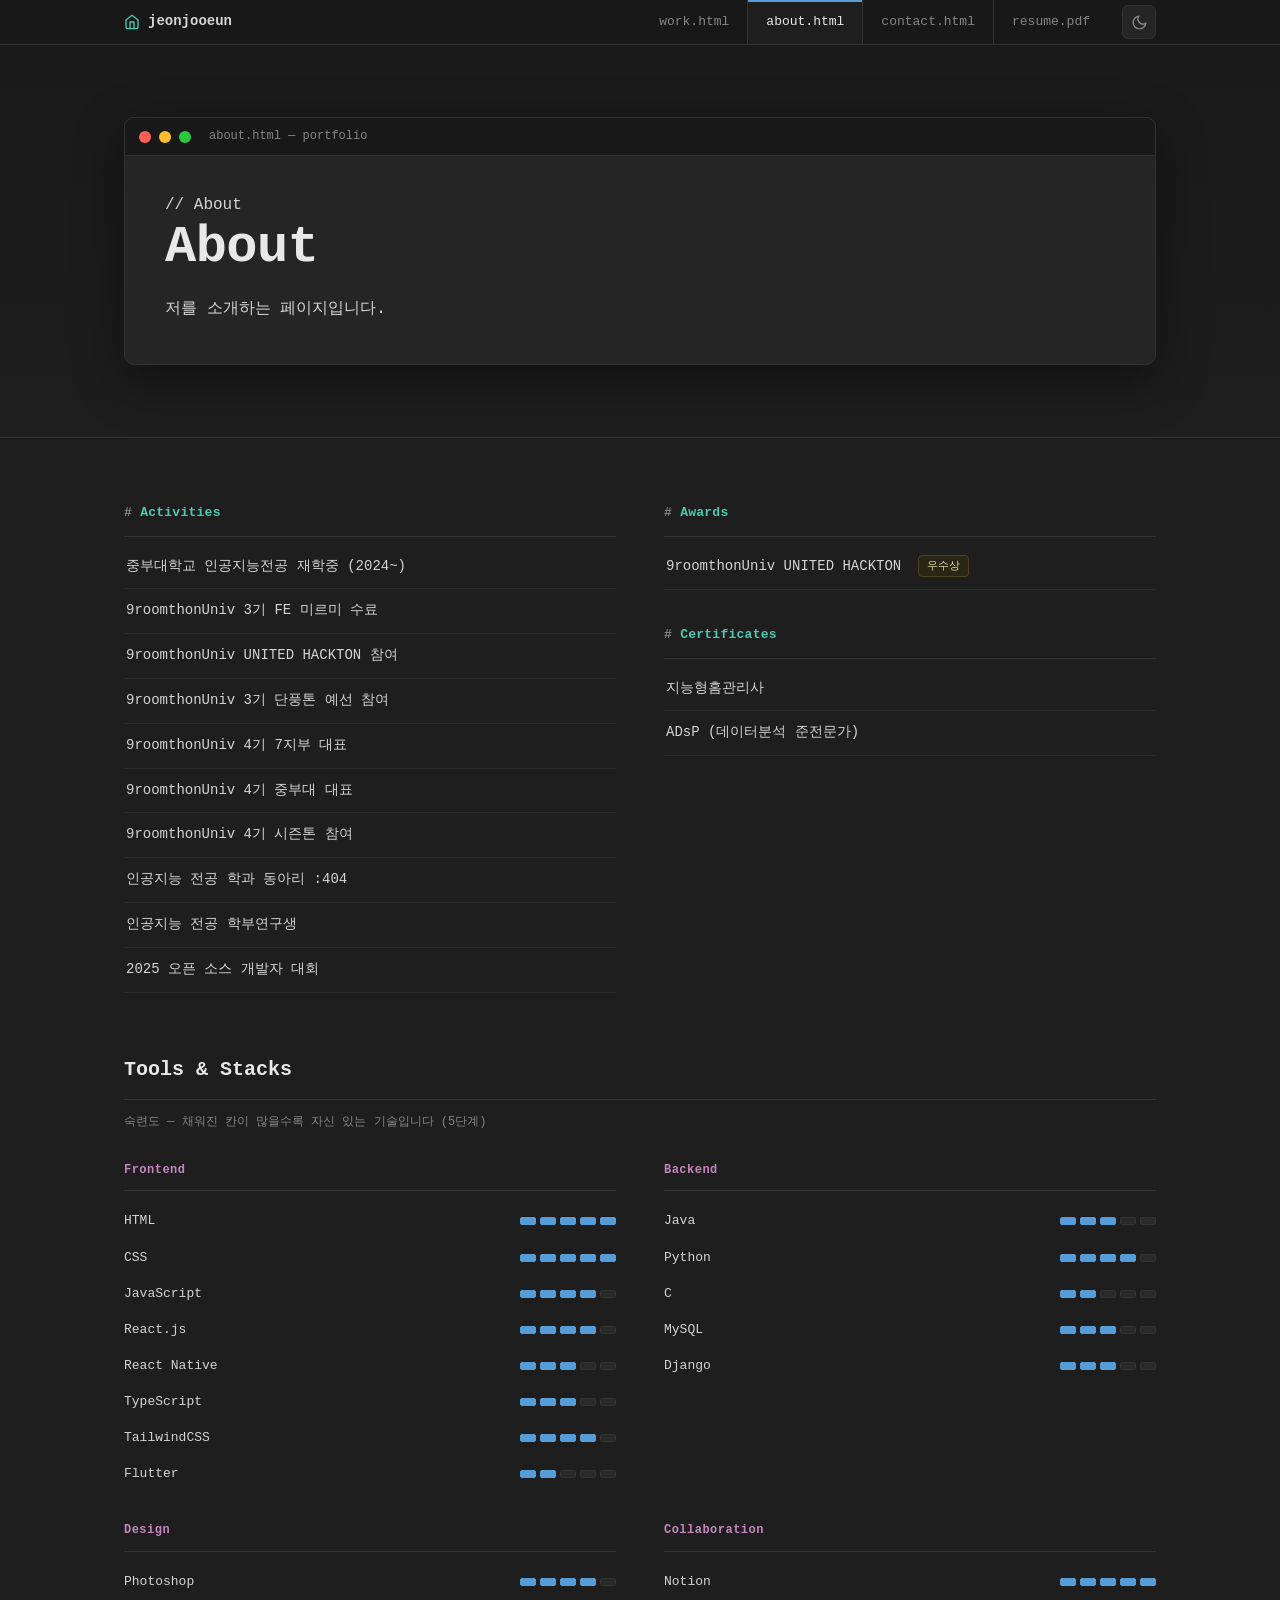
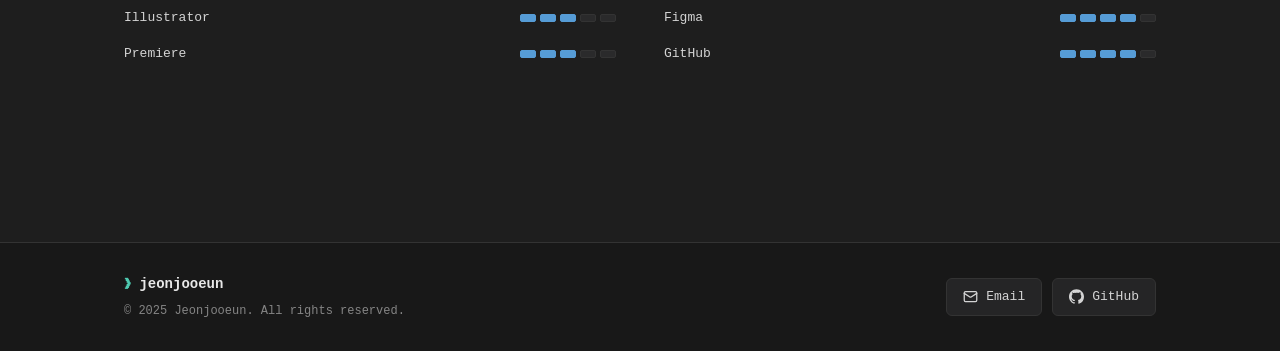
==== about.html @ bb9c59ad "portfolio 초기 배포" ====
<!DOCTYPE html>
<html lang="ko">

<head>
    <meta charset="UTF-8">
    <meta name="viewport" content="width=device-width, initial-scale=1.0">
    <title>about — jeonjooeun</title>
    <link rel="stylesheet" href="task1.css">
    <script>
        (function () {
            try {
                if (localStorage.getItem('theme') === 'light') {
                    document.documentElement.classList.add('light');
                }
            } catch (e) {}
            document.addEventListener('DOMContentLoaded', function () {
                var btn = document.querySelector('.theme-toggle');
                if (!btn) return;
                btn.addEventListener('click', function () {
                    var isLight = document.documentElement.classList.toggle('light');
                    try { localStorage.setItem('theme', isLight ? 'light' : 'dark'); } catch (e) {}
                });
            });
        })();
    </script>
</head>

<body>

    <!-- 공통 헤더 -->
    <header>
        <div class="container">
            <nav class="header-flex">
                <div class="brand">
                    <a class="logo" href="index.html"><svg class="logo-home" xmlns="http://www.w3.org/2000/svg" viewBox="0 0 24 24" fill="none" stroke="currentColor" stroke-width="2" stroke-linecap="round" stroke-linejoin="round"><path d="m3 9 9-7 9 7v11a2 2 0 0 1-2 2H5a2 2 0 0 1-2-2z"/><polyline points="9 22 9 12 15 12 15 22"/></svg>jeonjooeun</a>
                </div>
                <div class="header-right">
                    <ul class="nav-list">
                        <li><a href="work.html">work.html</a></li>
                        <li><a href="about.html" class="active">about.html</a></li>
                        <li><a href="contact.html">contact.html</a></li>
                        <li><a href="resume.html">resume.pdf</a></li>
                    </ul>
                    <button class="theme-toggle" type="button" aria-label="테마 전환" title="Toggle theme">
                        <svg class="icon-moon" xmlns="http://www.w3.org/2000/svg" viewBox="0 0 24 24" fill="none" stroke="currentColor" stroke-width="2" stroke-linecap="round" stroke-linejoin="round"><path d="M21 12.79A9 9 0 1 1 11.21 3 7 7 0 0 0 21 12.79z"/></svg>
                        <svg class="icon-sun" xmlns="http://www.w3.org/2000/svg" viewBox="0 0 24 24" fill="none" stroke="currentColor" stroke-width="2" stroke-linecap="round" stroke-linejoin="round"><circle cx="12" cy="12" r="4"/><path d="M12 2v2M12 20v2M4.93 4.93l1.41 1.41M17.66 17.66l1.41 1.41M2 12h2M20 12h2M6.34 17.66l-1.41 1.41M19.07 4.93l-1.41 1.41"/></svg>
                    </button>
                </div>
            </nav>
        </div>
    </header>

    <section class="hero-section">
        <div class="container">
            <div class="code-window">
                <div class="window-bar">
                    <i></i><i></i><i></i>
                    <span class="window-title">about.html — portfolio</span>
                </div>
                <div class="code-body">
                    <p class="eyebrow">// About</p>
                    <h1>About</h1>
                    <p>저를 소개하는 페이지입니다.</p>
                </div>
            </div>
        </div>
    </section>

    <section class="about-section">
        <div class="container">

            <!-- 활동 & 수상 (2단) -->
            <div class="about-grid">
                <div>
                    <h3 class="about-subhead">Activities</h3>
                    <ul class="info-list">
                        <li>중부대학교 인공지능전공 재학중 (2024~)</li>
                        <li>9roomthonUniv 3기 FE 미르미 수료</li>
                        <li>9roomthonUniv UNITED HACKTON 참여</li>
                        <li>9roomthonUniv 3기 단풍톤 예선 참여</li>
                        <li>9roomthonUniv 4기 7지부 대표</li>
                        <li>9roomthonUniv 4기 중부대 대표</li>
                        <li>9roomthonUniv 4기 시즌톤 참여</li>
                        <li>인공지능 전공 학과 동아리 :404</li>
                        <li>인공지능 전공 학부연구생</li>
                        <li>2025 오픈 소스 개발자 대회</li>
                    </ul>
                </div>
                <div>
                    <h3 class="about-subhead">Awards</h3>
                    <ul class="info-list">
                        <li>9roomthonUniv UNITED HACKTON <span class="badge badge-award">우수상</span></li>
                    </ul>

                    <h3 class="about-subhead">Certificates</h3>
                    <ul class="info-list">
                        <li>지능형홈관리사</li>
                        <li>ADsP (데이터분석 준전문가)</li>
                    </ul>
                </div>
            </div>

            <!-- 사용 기술 -->
            <h2 class="stacks-title">Tools &amp; Stacks</h2>
            <!-- 게이지: data-level 값(1~5)을 실제 숙련도에 맞게 조정하세요 -->
            <p class="stacks-note">숙련도 — 채워진 칸이 많을수록 자신 있는 기술입니다 (5단계)</p>
            <div class="stacks-grid">
                <div class="stack-box">
                    <h4>Frontend</h4>
                    <ul>
                        <li class="stack-item">
                            <span class="stack-name">HTML</span>
                            <span class="gauge" data-level="5" role="img" aria-label="숙련도 5/5"><i></i><i></i><i></i><i></i><i></i></span>
                        </li>
                        <li class="stack-item">
                            <span class="stack-name">CSS</span>
                            <span class="gauge" data-level="5" role="img" aria-label="숙련도 5/5"><i></i><i></i><i></i><i></i><i></i></span>
                        </li>
                        <li class="stack-item">
                            <span class="stack-name">JavaScript</span>
                            <span class="gauge" data-level="4" role="img" aria-label="숙련도 4/5"><i></i><i></i><i></i><i></i><i></i></span>
                        </li>
                        <li class="stack-item">
                            <span class="stack-name">React.js</span>
                            <span class="gauge" data-level="4" role="img" aria-label="숙련도 4/5"><i></i><i></i><i></i><i></i><i></i></span>
                        </li>
                        <li class="stack-item">
                            <span class="stack-name">React Native</span>
                            <span class="gauge" data-level="3" role="img" aria-label="숙련도 3/5"><i></i><i></i><i></i><i></i><i></i></span>
                        </li>
                        <li class="stack-item">
                            <span class="stack-name">TypeScript</span>
                            <span class="gauge" data-level="3" role="img" aria-label="숙련도 3/5"><i></i><i></i><i></i><i></i><i></i></span>
                        </li>
                        <li class="stack-item">
                            <span class="stack-name">TailwindCSS</span>
                            <span class="gauge" data-level="4" role="img" aria-label="숙련도 4/5"><i></i><i></i><i></i><i></i><i></i></span>
                        </li>
                        <li class="stack-item">
                            <span class="stack-name">Flutter</span>
                            <span class="gauge" data-level="2" role="img" aria-label="숙련도 2/5"><i></i><i></i><i></i><i></i><i></i></span>
                        </li>
                    </ul>
                </div>
                <div class="stack-box">
                    <h4>Backend</h4>
                    <ul>
                        <li class="stack-item">
                            <span class="stack-name">Java</span>
                            <span class="gauge" data-level="3" role="img" aria-label="숙련도 3/5"><i></i><i></i><i></i><i></i><i></i></span>
                        </li>
                        <li class="stack-item">
                            <span class="stack-name">Python</span>
                            <span class="gauge" data-level="4" role="img" aria-label="숙련도 4/5"><i></i><i></i><i></i><i></i><i></i></span>
                        </li>
                        <li class="stack-item">
                            <span class="stack-name">C</span>
                            <span class="gauge" data-level="2" role="img" aria-label="숙련도 2/5"><i></i><i></i><i></i><i></i><i></i></span>
                        </li>
                        <li class="stack-item">
                            <span class="stack-name">MySQL</span>
                            <span class="gauge" data-level="3" role="img" aria-label="숙련도 3/5"><i></i><i></i><i></i><i></i><i></i></span>
                        </li>
                        <li class="stack-item">
                            <span class="stack-name">Django</span>
                            <span class="gauge" data-level="3" role="img" aria-label="숙련도 3/5"><i></i><i></i><i></i><i></i><i></i></span>
                        </li>
                    </ul>
                </div>
                <div class="stack-box">
                    <h4>Design</h4>
                    <ul>
                        <li class="stack-item">
                            <span class="stack-name">Photoshop</span>
                            <span class="gauge" data-level="4" role="img" aria-label="숙련도 4/5"><i></i><i></i><i></i><i></i><i></i></span>
                        </li>
                        <li class="stack-item">
                            <span class="stack-name">Illustrator</span>
                            <span class="gauge" data-level="3" role="img" aria-label="숙련도 3/5"><i></i><i></i><i></i><i></i><i></i></span>
                        </li>
                        <li class="stack-item">
                            <span class="stack-name">Premiere</span>
                            <span class="gauge" data-level="3" role="img" aria-label="숙련도 3/5"><i></i><i></i><i></i><i></i><i></i></span>
                        </li>
                    </ul>
                </div>
                <div class="stack-box">
                    <h4>Collaboration</h4>
                    <ul>
                        <li class="stack-item">
                            <span class="stack-name">Notion</span>
                            <span class="gauge" data-level="5" role="img" aria-label="숙련도 5/5"><i></i><i></i><i></i><i></i><i></i></span>
                        </li>
                        <li class="stack-item">
                            <span class="stack-name">Figma</span>
                            <span class="gauge" data-level="4" role="img" aria-label="숙련도 4/5"><i></i><i></i><i></i><i></i><i></i></span>
                        </li>
                        <li class="stack-item">
                            <span class="stack-name">GitHub</span>
                            <span class="gauge" data-level="4" role="img" aria-label="숙련도 4/5"><i></i><i></i><i></i><i></i><i></i></span>
                        </li>
                    </ul>
                </div>
            </div>

        </div>
    </section>

    <!-- Footer -->
    <footer class="site-footer">
        <div class="container footer-flex">
            <div class="footer-left">
                <p class="footer-name">jeonjooeun</p>
                <p class="footer-copy">© 2025 Jeonjooeun. All rights reserved.</p>
            </div>
            <div class="footer-right">
                <a href="mailto:jitchive24@gmail.com"><svg xmlns="http://www.w3.org/2000/svg" viewBox="0 0 24 24" fill="none" stroke="currentColor" stroke-width="2" stroke-linecap="round" stroke-linejoin="round"><rect x="2" y="4" width="20" height="16" rx="2"/><path d="m22 7-8.97 5.7a1.94 1.94 0 0 1-2.06 0L2 7"/></svg>Email</a>
                <a href="https://github.com/JEONJOOEUN04" target="_blank" rel="noopener"><svg xmlns="http://www.w3.org/2000/svg" viewBox="0 0 24 24" fill="currentColor"><path d="M12 .5C5.37.5 0 5.78 0 12.29c0 5.2 3.44 9.61 8.21 11.16.6.11.82-.25.82-.56 0-.28-.01-1.02-.02-2-3.34.71-4.04-1.58-4.04-1.58-.55-1.36-1.34-1.72-1.34-1.72-1.09-.73.08-.72.08-.72 1.2.08 1.84 1.21 1.84 1.21 1.07 1.79 2.81 1.27 3.5.97.11-.76.42-1.27.76-1.56-2.67-.3-5.47-1.31-5.47-5.83 0-1.29.47-2.34 1.24-3.17-.12-.3-.54-1.52.12-3.16 0 0 1.01-.32 3.3 1.21a11.6 11.6 0 0 1 3-.4c1.02 0 2.05.13 3 .4 2.29-1.53 3.3-1.21 3.3-1.21.66 1.64.24 2.86.12 3.16.77.83 1.24 1.88 1.24 3.17 0 4.53-2.81 5.53-5.49 5.82.43.37.81 1.1.81 2.22 0 1.6-.01 2.9-.01 3.29 0 .31.21.68.83.56A12.02 12.02 0 0 0 24 12.29C24 5.78 18.63.5 12 .5z"/></svg>GitHub</a>
            </div>
        </div>
    </footer>

</body>

</html>
---- task1.css ----
/* =========================
   폰트 등록
========================= */
@font-face {
    font-family: "Agrandir GrandHeavy";
    src: url("asset/fonts/Agrandir-GrandHeavy.otf") format("opentype");
    font-weight: normal;
    font-style: normal;
}

/* =========================
   디자인 토큰 — VSCode Dark
========================= */
:root {
    --bg: #1e1e1e;          /* editor */
    --bg-bar: #181818;      /* title / tab bar */
    --bg-panel: #252526;    /* cards / panels */
    --bg-soft: #2a2a2b;
    --border: #333333;
    --border-soft: #2b2b2b;

    --fg: #d4d4d4;          /* default text */
    --fg-bright: #e8e8e8;
    --muted: #858585;       /* line numbers / comments-gray */

    --comment: #6a9955;     /* green */
    --keyword: #569cd6;     /* blue */
    --string: #ce9178;      /* orange */
    --func: #dcdcaa;        /* yellow */
    --type: #4ec9b0;        /* teal */
    --purple: #c586c0;
    --accent: #569cd6;

    --mono: "SF Mono", SFMono-Regular, ui-monospace, Menlo, Consolas,
        "Liberation Mono", "Courier New", monospace;

    --radius: 6px;
    --maxw: 1080px;
}

/* =========================
   기본 설정
========================= */
*,
*::before,
*::after {
    box-sizing: border-box;
}

body {
    margin: 0;
    font-family: var(--mono);
    font-size: 15px;
    line-height: 1.7;
    color: var(--fg);
    background-color: var(--bg);
    -webkit-font-smoothing: antialiased;
}

a {
    color: inherit;
}

::selection {
    background: rgba(86, 156, 214, 0.35);
}

/* 커스텀 스크롤바 (VSCode 느낌) */
::-webkit-scrollbar {
    width: 12px;
    height: 12px;
}
::-webkit-scrollbar-track {
    background: var(--bg);
}
::-webkit-scrollbar-thumb {
    background: #424242;
    border: 3px solid var(--bg);
    border-radius: 8px;
}
::-webkit-scrollbar-thumb:hover {
    background: #555;
}

/* =========================
   공통 컨테이너
========================= */
.container {
    max-width: var(--maxw);
    margin: 0 auto;
    padding: 0 24px;
}

/* 주석 라벨 (// kicker) */
.eyebrow {
    font-size: 13px;
    color: var(--comment);
    margin: 0 0 14px;
}

/* =========================
   Header — 에디터 탭바
========================= */
header {
    position: sticky;
    top: 0;
    z-index: 100;
    background-color: var(--bg-bar);
    border-bottom: 1px solid var(--border);
}

.header-flex {
    display: flex;
    justify-content: space-between;
    align-items: stretch;
    height: 44px;
}

/* 좌측: 로고 (터미널 프롬프트) */
.brand {
    display: flex;
    align-items: center;
}

.logo {
    display: inline-flex;
    align-items: center;
    gap: 8px;
    font-size: 14px;
    font-weight: 600;
    text-decoration: none;
    color: var(--fg);
}
.logo-home {
    width: 16px;
    height: 16px;
    color: var(--type);
    transition: transform 0.15s ease;
}
.logo:hover .logo-home {
    transform: translateY(-1px);
}

/* 우측: 파일 탭 */
.nav-list {
    display: flex;
    list-style: none;
    gap: 0;
    margin: 0;
    padding: 0;
}

.nav-list li a {
    display: flex;
    align-items: center;
    height: 100%;
    padding: 0 18px;
    font-size: 13px;
    text-decoration: none;
    color: var(--muted);
    border-left: 1px solid var(--border);
    transition: color 0.15s ease, background 0.15s ease;
}

.nav-list li:first-child a {
    border-left: none;
}

.nav-list li a:hover {
    color: var(--fg);
    background: var(--bg);
}

.nav-list li a.active {
    color: var(--fg-bright);
    background: var(--bg);
    box-shadow: inset 0 2px 0 var(--accent);
}

/* =========================
   코드 윈도우 (Hero)
========================= */
.hero-section {
    padding: 72px 0;
    border-bottom: 1px solid var(--border);
    background: linear-gradient(180deg, #1a1a1a 0%, var(--bg) 100%);
}

.code-window {
    border: 1px solid var(--border);
    border-radius: 10px;
    overflow: hidden;
    background: var(--bg-panel);
    box-shadow: 0 16px 50px rgba(0, 0, 0, 0.45);
}

.window-bar {
    display: flex;
    align-items: center;
    gap: 8px;
    height: 38px;
    padding: 0 14px;
    background: var(--bg-bar);
    border-bottom: 1px solid var(--border);
}
.window-bar i {
    width: 12px;
    height: 12px;
    border-radius: 50%;
    display: inline-block;
}
.window-bar i:nth-child(1) { background: #ff5f56; }
.window-bar i:nth-child(2) { background: #ffbd2e; }
.window-bar i:nth-child(3) { background: #27c93f; }
.window-title {
    margin-left: 10px;
    font-size: 12px;
    color: var(--muted);
}

.code-body {
    padding: 36px 40px 40px;
}

.hero-section h1 {
    font-size: clamp(34px, 5.5vw, 52px);
    line-height: 1.1;
    letter-spacing: -0.01em;
    color: var(--fg-bright);
    margin: 0 0 20px;
    font-weight: 700;
}
.hero-section h1 .tok-key { color: var(--keyword); }
.hero-section h1 .tok-fn { color: var(--func); }

.hero-section p {
    font-size: 16px;
    color: var(--fg);
    max-width: 640px;
    margin: 0;
}

/* 터미널 프롬프트 라인 */
.terminal-line {
    margin-top: 26px;
    font-size: 15px;
    color: var(--fg);
}
.terminal-line .prompt {
    color: var(--type);
    margin-right: 10px;
}
.terminal-line .cursor {
    display: inline-block;
    width: 9px;
    height: 18px;
    background: var(--fg);
    margin-left: 4px;
    vertical-align: -3px;
    animation: blink 1.1s steps(1) infinite;
}
@keyframes blink {
    50% { opacity: 0; }
}

/* =========================
   Projects Section
========================= */
.projects-section {
    padding: 72px 0;
}

.projects-section h2 {
    font-size: 22px;
    color: var(--fg-bright);
    margin: 0 0 6px;
}

/* =========================
   Year Toggle Buttons
========================= */
.year-tabs {
    display: flex;
    gap: 8px;
    margin-top: 24px;
}

.year-btn {
    font-family: var(--mono);
    padding: 6px 16px;
    font-size: 13px;
    border: 1px solid var(--border);
    border-radius: var(--radius);
    background-color: var(--bg-panel);
    color: var(--muted);
    cursor: pointer;
    transition: all 0.15s ease;
}

.year-btn:hover {
    color: var(--fg);
    border-color: #4a4a4a;
}

.year-btn.active {
    background-color: var(--bg-soft);
    color: var(--accent);
    border-color: var(--accent);
}

/* =========================
   상태 뱃지
========================= */
.status-badge {
    display: inline-flex;
    align-items: center;
    gap: 5px;
    font-family: var(--mono);
    font-size: 11px;
    padding: 2px 9px;
    border-radius: 999px;
    border: 1px solid var(--border);
    color: var(--muted);
    background: var(--bg);
    white-space: nowrap;
}
.status-badge::before {
    content: "";
    width: 6px;
    height: 6px;
    border-radius: 50%;
    background: currentColor;
}
.status-ongoing {
    color: var(--func);
    border-color: #4a431f;
    background: #2a2616;
}
.status-done {
    color: var(--comment);
    border-color: #2e4226;
    background: #1c2618;
}

/* =========================
   View all Work 버튼
========================= */
.more-link {
    margin-top: 44px;
    text-align: center;
}

.view-all-btn {
    font-family: var(--mono);
    display: inline-block;
    padding: 11px 22px;
    border-radius: var(--radius);
    background-color: transparent;
    border: 1px solid var(--accent);
    color: var(--accent);
    text-decoration: none;
    font-size: 14px;
    transition: all 0.15s ease;
}
.view-all-btn:hover {
    background-color: var(--accent);
    color: #fff;
}

/* =========================
   Card Grid
========================= */
.card-grid {
    display: grid;
    grid-template-columns: repeat(2, 1fr);
    gap: 20px;
    margin-top: 36px;
}

/* =========================
   Card Item
========================= */
.card-item {
    border: 1px solid var(--border);
    border-radius: var(--radius);
    overflow: hidden;
    transition: border-color 0.2s ease, transform 0.2s ease;
    background-color: var(--bg-panel);
    cursor: pointer;
}

.card-item:hover {
    transform: translateY(-3px);
    border-color: var(--accent);
}

.card-cover {
    aspect-ratio: 16 / 9;
    width: 100%;
    background-color: var(--bg-soft);
}

.card-cover img {
    width: 100%;
    height: 100%;
    object-fit: cover;
    display: block;
}

.card-footer {
    padding: 16px 18px;
    border-top: 1px solid var(--border);
}

.card-title-row {
    display: flex;
    align-items: center;
    gap: 10px;
}

.card-title-row h3 {
    margin: 0;
    font-size: 15px;
    font-weight: 600;
    color: var(--fg-bright);
    letter-spacing: -0.01em;
    display: flex;
    align-items: center;
    gap: 8px;
}
.card-title-row h3::before {
    content: "›";
    color: var(--type);
}
.card-title-row .status-badge {
    margin-left: auto;
}

/* 한 줄 소개 (최대 2줄까지만) */
.card-desc {
    margin: 10px 0 0;
    font-size: 13px;
    line-height: 1.55;
    color: var(--muted);
    display: -webkit-box;
    -webkit-line-clamp: 2;
    -webkit-box-orient: vertical;
    overflow: hidden;
}

/* 담당 역할 (코드 속성처럼: role  값) */
.card-meta {
    margin: 12px 0 0;
    font-family: var(--mono);
    font-size: 12px;
    color: var(--fg);
    display: flex;
    gap: 8px;
}
.card-meta .meta-key {
    color: var(--keyword);
    flex: 0 0 auto;
}

/* 기술 스택 칩 묶음 */
.card-tags {
    margin-top: 12px;
    display: flex;
    flex-wrap: wrap;
    gap: 6px;
}
.chip-row {
    display: inline-flex;
    flex-wrap: wrap;
    gap: 6px;
}
.chip {
    font-family: var(--mono);
    font-size: 11px;
    color: var(--type);
    background: var(--bg);
    border: 1px solid var(--border);
    border-radius: 4px;
    padding: 2px 8px;
    white-space: nowrap;
}

/* =========================
   상세 정보 모달
========================= */
.modal-overlay {
    position: fixed;
    inset: 0;
    background-color: rgba(0, 0, 0, 0.65);
    display: none;
    align-items: flex-start;
    justify-content: center;
    padding: 48px 20px;
    overflow-y: auto;
    z-index: 1000;
}
.modal-overlay.open {
    display: flex;
}

.modal-box {
    position: relative;
    background-color: var(--bg-panel);
    border-radius: 10px;
    border: 1px solid var(--border);
    max-width: 680px;
    width: 100%;
    padding: 44px;
    box-shadow: 0 24px 70px rgba(0, 0, 0, 0.6);
}

.modal-close {
    position: absolute;
    top: 16px;
    right: 20px;
    border: none;
    background: none;
    font-size: 26px;
    line-height: 1;
    cursor: pointer;
    color: var(--muted);
    transition: color 0.15s ease;
}
.modal-close:hover {
    color: var(--fg-bright);
}

.modal-title {
    font-size: 26px;
    font-weight: 700;
    color: var(--fg-bright);
    letter-spacing: -0.01em;
    margin: 0 0 24px;
    display: flex;
    align-items: center;
    gap: 10px;
}

.modal-cover {
    margin-bottom: 28px;
}
.modal-cover img {
    width: 100%;
    border-radius: var(--radius);
    border: 1px solid var(--border);
    display: block;
}

.modal-props {
    display: flex;
    flex-direction: column;
    border-top: 1px solid var(--border);
}

.prop-row {
    display: flex;
    gap: 16px;
    align-items: flex-start;
    padding: 11px 0;
    border-bottom: 1px solid var(--border);
}

.prop-label {
    flex: 0 0 110px;
    color: var(--keyword);
    font-size: 12px;
    letter-spacing: 0.02em;
    padding-top: 2px;
}

.prop-value {
    flex: 1;
    color: var(--fg);
    font-size: 14px;
    line-height: 1.6;
}

.prop-value a {
    color: var(--string);
    word-break: break-all;
}

/* =========================
   About 페이지
========================= */
.about-section {
    padding: 64px 0 90px;
}

.about-grid {
    display: grid;
    grid-template-columns: 1fr 1fr;
    gap: 48px;
    margin-bottom: 60px;
}

.about-subhead {
    font-size: 13px;
    letter-spacing: 0.02em;
    color: var(--type);
    padding: 0 0 12px;
    border-bottom: 1px solid var(--border);
    margin: 0 0 8px;
}
.about-subhead::before {
    content: "# ";
    color: var(--muted);
}

.about-subhead + ul + .about-subhead {
    margin-top: 34px;
}

.info-list {
    list-style: none;
    margin: 0;
    padding: 0;
}
.info-list li {
    padding: 10px 2px;
    font-size: 14px;
    color: var(--fg);
    border-bottom: 1px solid var(--border-soft);
}
.info-list a {
    color: var(--string);
    text-decoration: none;
}
.info-list a:hover {
    text-decoration: underline;
}

.contact-label {
    display: inline-flex;
    align-items: center;
    gap: 8px;
    width: 110px;
    color: var(--keyword);
    font-size: 13px;
}
.contact-label svg {
    width: 15px;
    height: 15px;
    display: block;
}

/* 뱃지 */
.badge {
    display: inline-block;
    font-family: var(--mono);
    font-size: 11px;
    padding: 1px 8px;
    border-radius: 4px;
    margin-left: 8px;
    vertical-align: middle;
    border: 1px solid var(--border);
}
.badge-now {
    color: var(--comment);
    border-color: #2e4226;
    background: #1c2618;
}
.badge-award {
    color: var(--func);
    border-color: #4a431f;
    background: #2a2616;
}

/* Tools & Stacks */
.stacks-title {
    font-size: 20px;
    color: var(--fg-bright);
    padding-bottom: 12px;
    border-bottom: 1px solid var(--border);
    margin: 0 0 12px;
}

.stacks-note {
    margin: 0 0 28px;
    font-size: 12px;
    color: var(--muted);
}

.stacks-grid {
    display: grid;
    grid-template-columns: repeat(2, 1fr);
    gap: 28px 48px;
}

.stack-box h4 {
    font-size: 12px;
    letter-spacing: 0.04em;
    color: var(--purple);
    padding: 0 0 10px;
    margin: 0 0 12px;
    border-bottom: 1px solid var(--border);
}

.stack-box ul {
    margin: 0;
    padding: 0;
    list-style: none;
}

/* 기술 한 줄: 이름 + 숙련도 게이지 */
.stack-item {
    display: flex;
    align-items: center;
    justify-content: space-between;
    gap: 14px;
    padding: 7px 0;
}
.stack-name {
    font-size: 13px;
    color: var(--fg);
}

/* 세그먼트 게이지바 (data-level 1~5) */
.gauge {
    display: inline-flex;
    gap: 4px;
    flex: 0 0 auto;
}
.gauge i {
    width: 16px;
    height: 8px;
    border-radius: 2px;
    background: var(--bg-soft);
    border: 1px solid var(--border);
    display: block;
}
.gauge[data-level="1"] i:nth-child(-n + 1),
.gauge[data-level="2"] i:nth-child(-n + 2),
.gauge[data-level="3"] i:nth-child(-n + 3),
.gauge[data-level="4"] i:nth-child(-n + 4),
.gauge[data-level="5"] i:nth-child(-n + 5) {
    background: var(--accent);
    border-color: var(--accent);
}

/* =========================
   Footer
========================= */
.site-footer {
    background-color: var(--bg-bar);
    border-top: 1px solid var(--border);
    padding: 30px 0;
    margin-top: 80px;
}

.footer-flex {
    display: flex;
    justify-content: space-between;
    align-items: center;
    flex-wrap: wrap;
    gap: 16px;
}

.footer-name {
    font-weight: 600;
    color: var(--fg-bright);
    margin: 0 0 4px;
    font-size: 14px;
}
.footer-name::before {
    content: "❯ ";
    color: var(--type);
}

.footer-copy {
    margin: 0;
    font-size: 12px;
    color: var(--muted);
}

.footer-right {
    display: flex;
    gap: 10px;
}
.footer-right a {
    display: inline-flex;
    align-items: center;
    gap: 8px;
    padding: 7px 16px;
    border-radius: var(--radius);
    border: 1px solid var(--border);
    background-color: var(--bg-panel);
    color: var(--fg);
    font-size: 13px;
    text-decoration: none;
    transition: all 0.15s ease;
}
.footer-right a svg {
    width: 15px;
    height: 15px;
    display: block;
}
.footer-right a:hover {
    border-color: var(--accent);
    color: var(--accent);
}

/* =========================
   반응형
========================= */
@media (max-width: 720px) {
    .card-grid,
    .about-grid,
    .stacks-grid {
        grid-template-columns: 1fr;
    }
    .code-body {
        padding: 28px 22px 30px;
    }
    .nav-list li a {
        padding: 0 12px;
    }
}

/* =========================
   Header 우측 그룹 + 테마 토글
========================= */
.header-right {
    display: flex;
    align-items: stretch;
}

.theme-toggle {
    align-self: center;
    width: 34px;
    height: 34px;
    margin-left: 14px;
    display: inline-flex;
    align-items: center;
    justify-content: center;
    padding: 0;
    background: var(--bg-panel);
    border: 1px solid var(--border);
    border-radius: var(--radius);
    color: var(--muted);
    cursor: pointer;
    transition: color 0.15s ease, border-color 0.15s ease;
}
.theme-toggle:hover {
    color: var(--fg-bright);
    border-color: var(--accent);
}
.theme-toggle svg {
    width: 17px;
    height: 17px;
    display: block;
}

/* 다크: 달 표시 / 라이트: 해 표시 */
.theme-toggle .icon-sun {
    display: none;
}
:root.light .theme-toggle .icon-moon {
    display: none;
}
:root.light .theme-toggle .icon-sun {
    display: block;
}

/* =========================
   Resume 페이지
========================= */
.resume-toolbar {
    display: flex;
    align-items: center;
    justify-content: space-between;
    gap: 16px;
    padding: 12px 16px;
    background: var(--bg-bar);
    border: 1px solid var(--border);
    border-bottom: none;
    border-radius: 10px 10px 0 0;
}

.resume-filename {
    font-size: 13px;
    color: var(--muted);
}
.resume-filename::before {
    content: "❯ ";
    color: var(--type);
}

.download-btn {
    display: inline-flex;
    align-items: center;
    gap: 8px;
    padding: 8px 16px;
    border-radius: var(--radius);
    border: 1px solid var(--accent);
    background: transparent;
    color: var(--accent);
    font-family: var(--mono);
    font-size: 13px;
    text-decoration: none;
    transition: all 0.15s ease;
}
.download-btn svg {
    width: 15px;
    height: 15px;
}
.download-btn:hover {
    background: var(--accent);
    color: #fff;
}

.pdf-frame {
    border: 1px solid var(--border);
    border-radius: 0 0 10px 10px;
    overflow: hidden;
    background: var(--bg-soft);
}

.pdf-object {
    display: block;
    width: 100%;
    height: 80vh;
    min-height: 560px;
    border: none;
}

.pdf-fallback {
    padding: 40px;
    text-align: center;
    color: var(--muted);
    font-size: 14px;
}
.pdf-fallback a {
    color: var(--accent);
}

/* =========================
   Light 테마 (VSCode Light+)
========================= */
:root.light {
    --bg: #ffffff;
    --bg-bar: #f3f3f3;
    --bg-panel: #ffffff;
    --bg-soft: #f0f0f0;
    --border: #e2e2e2;
    --border-soft: #ededed;

    --fg: #1f1f1f;
    --fg-bright: #000000;
    --muted: #6e6e6e;

    --comment: #008000;
    --keyword: #0033b3;
    --string: #a31515;
    --func: #7a5c00;
    --type: #267f99;
    --purple: #af00db;
    --accent: #0a66c2;
}

:root.light body {
    color: var(--fg);
}

:root.light .hero-section {
    background: linear-gradient(180deg, var(--bg-bar) 0%, var(--bg) 100%);
}

:root.light .code-window {
    box-shadow: 0 14px 40px rgba(0, 0, 0, 0.12);
}

:root.light .modal-box {
    box-shadow: 0 24px 70px rgba(0, 0, 0, 0.22);
}

:root.light ::-webkit-scrollbar-track {
    background: var(--bg);
}
:root.light ::-webkit-scrollbar-thumb {
    background: #c4c4c4;
    border: 3px solid var(--bg);
}
:root.light ::-webkit-scrollbar-thumb:hover {
    background: #a8a8a8;
}

/* 상태 뱃지 라이트 버전 */
:root.light .status-ongoing,
:root.light .badge-award {
    color: #8a6d00;
    border-color: #e8d98a;
    background: #fdf6dd;
}
:root.light .status-done,
:root.light .badge-now {
    color: #1a7f37;
    border-color: #b7e0c0;
    background: #e9f7ee;
}
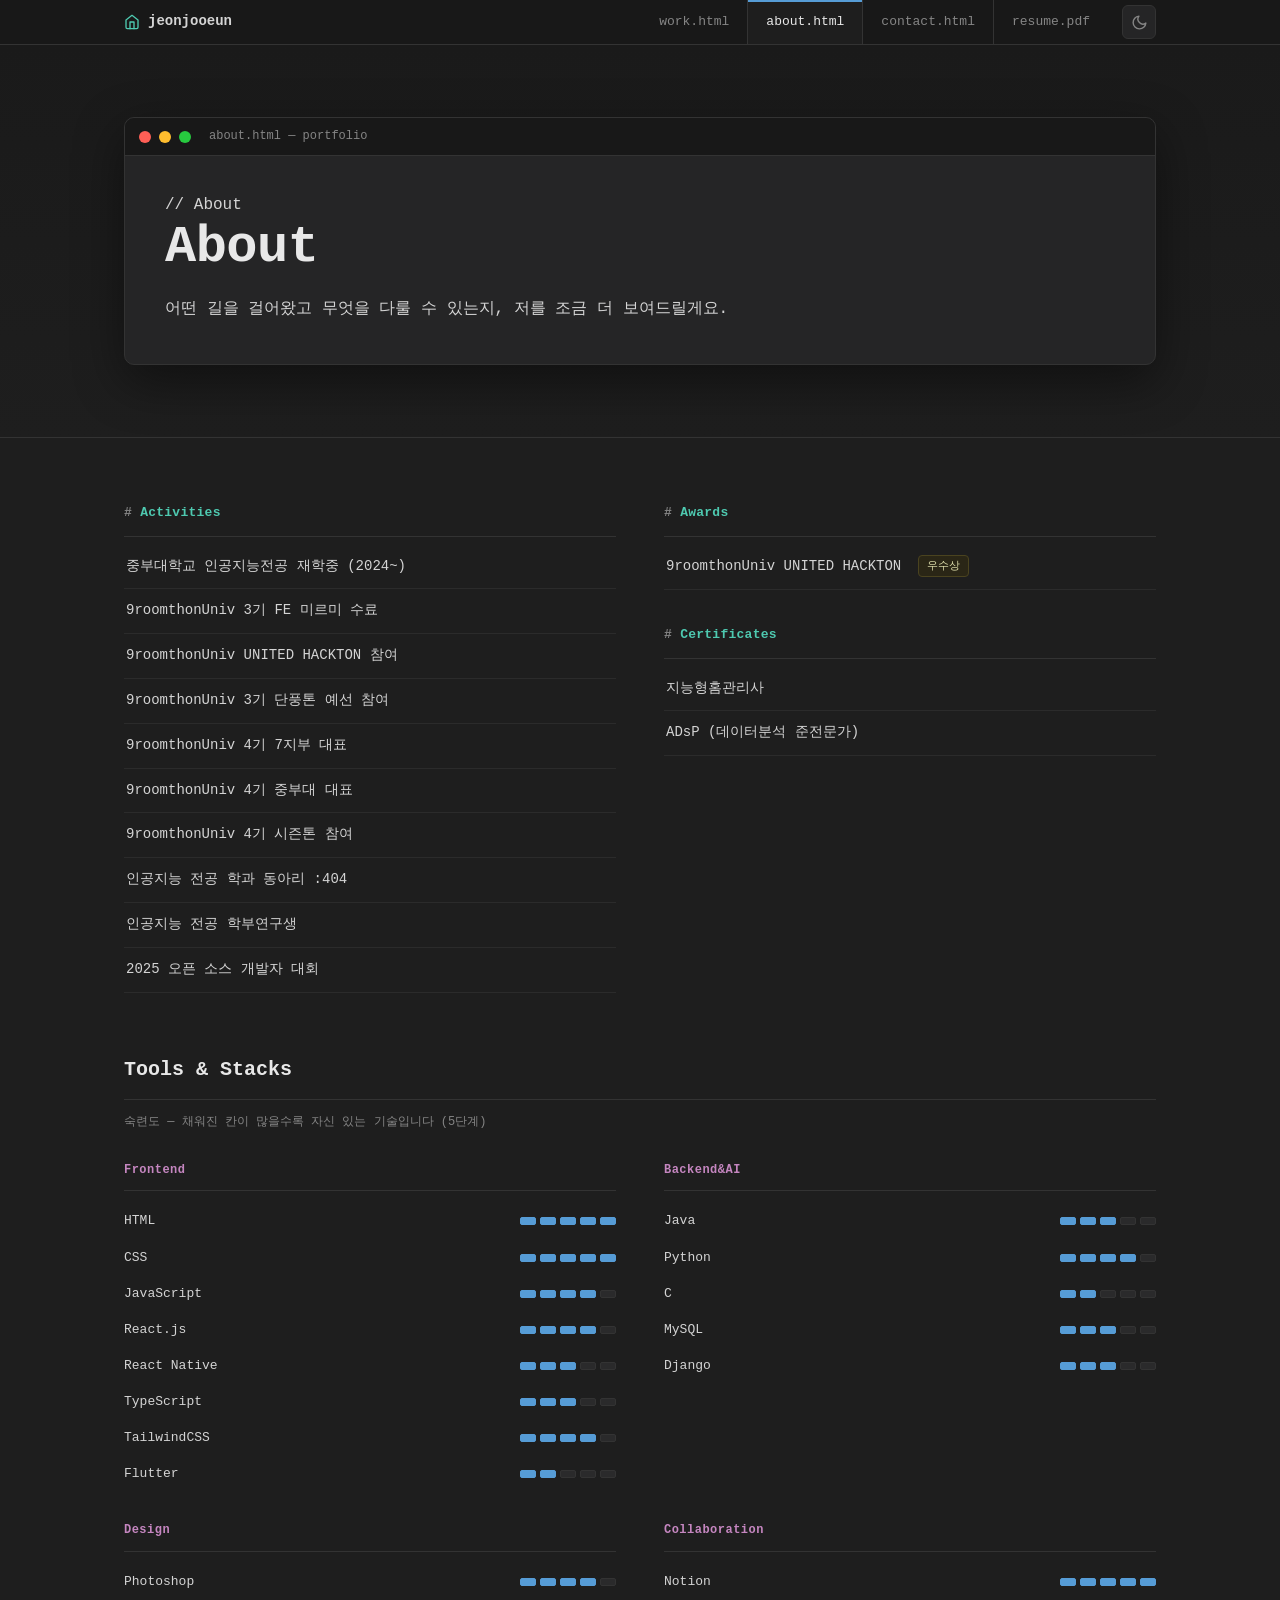
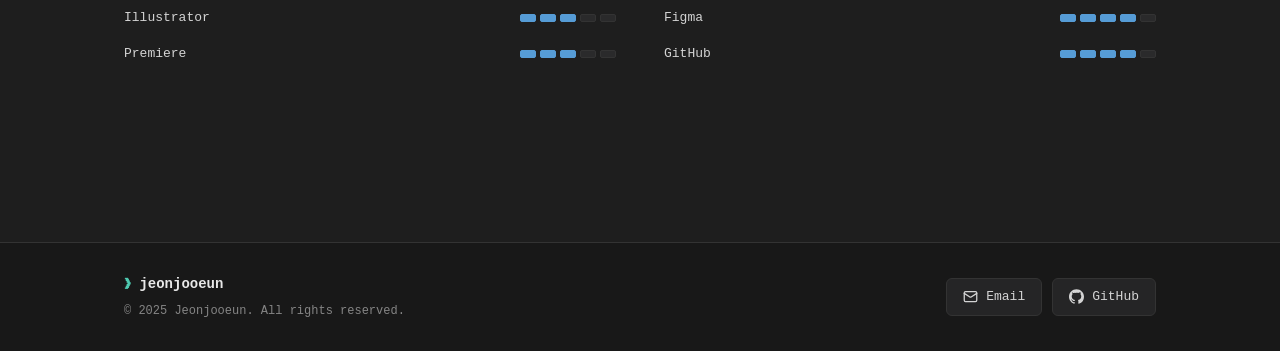
==== commit b8f81581: "히어로 문구 톤 개선" ====
--- a/about.html
+++ b/about.html
@@ -60,7 +60,7 @@
                 <div class="code-body">
                     <p class="eyebrow">// About</p>
                     <h1>About</h1>
-                    <p>저를 소개하는 페이지입니다.</p>
+                    <p>어떤 길을 걸어왔고 무엇을 다룰 수 있는지, 저를 조금 더 보여드릴게요.</p>
                 </div>
             </div>
         </div>
@@ -143,7 +143,7 @@
                     </ul>
                 </div>
                 <div class="stack-box">
-                    <h4>Backend</h4>
+                    <h4>Backend&AI</h4>
                     <ul>
                         <li class="stack-item">
                             <span class="stack-name">Java</span>
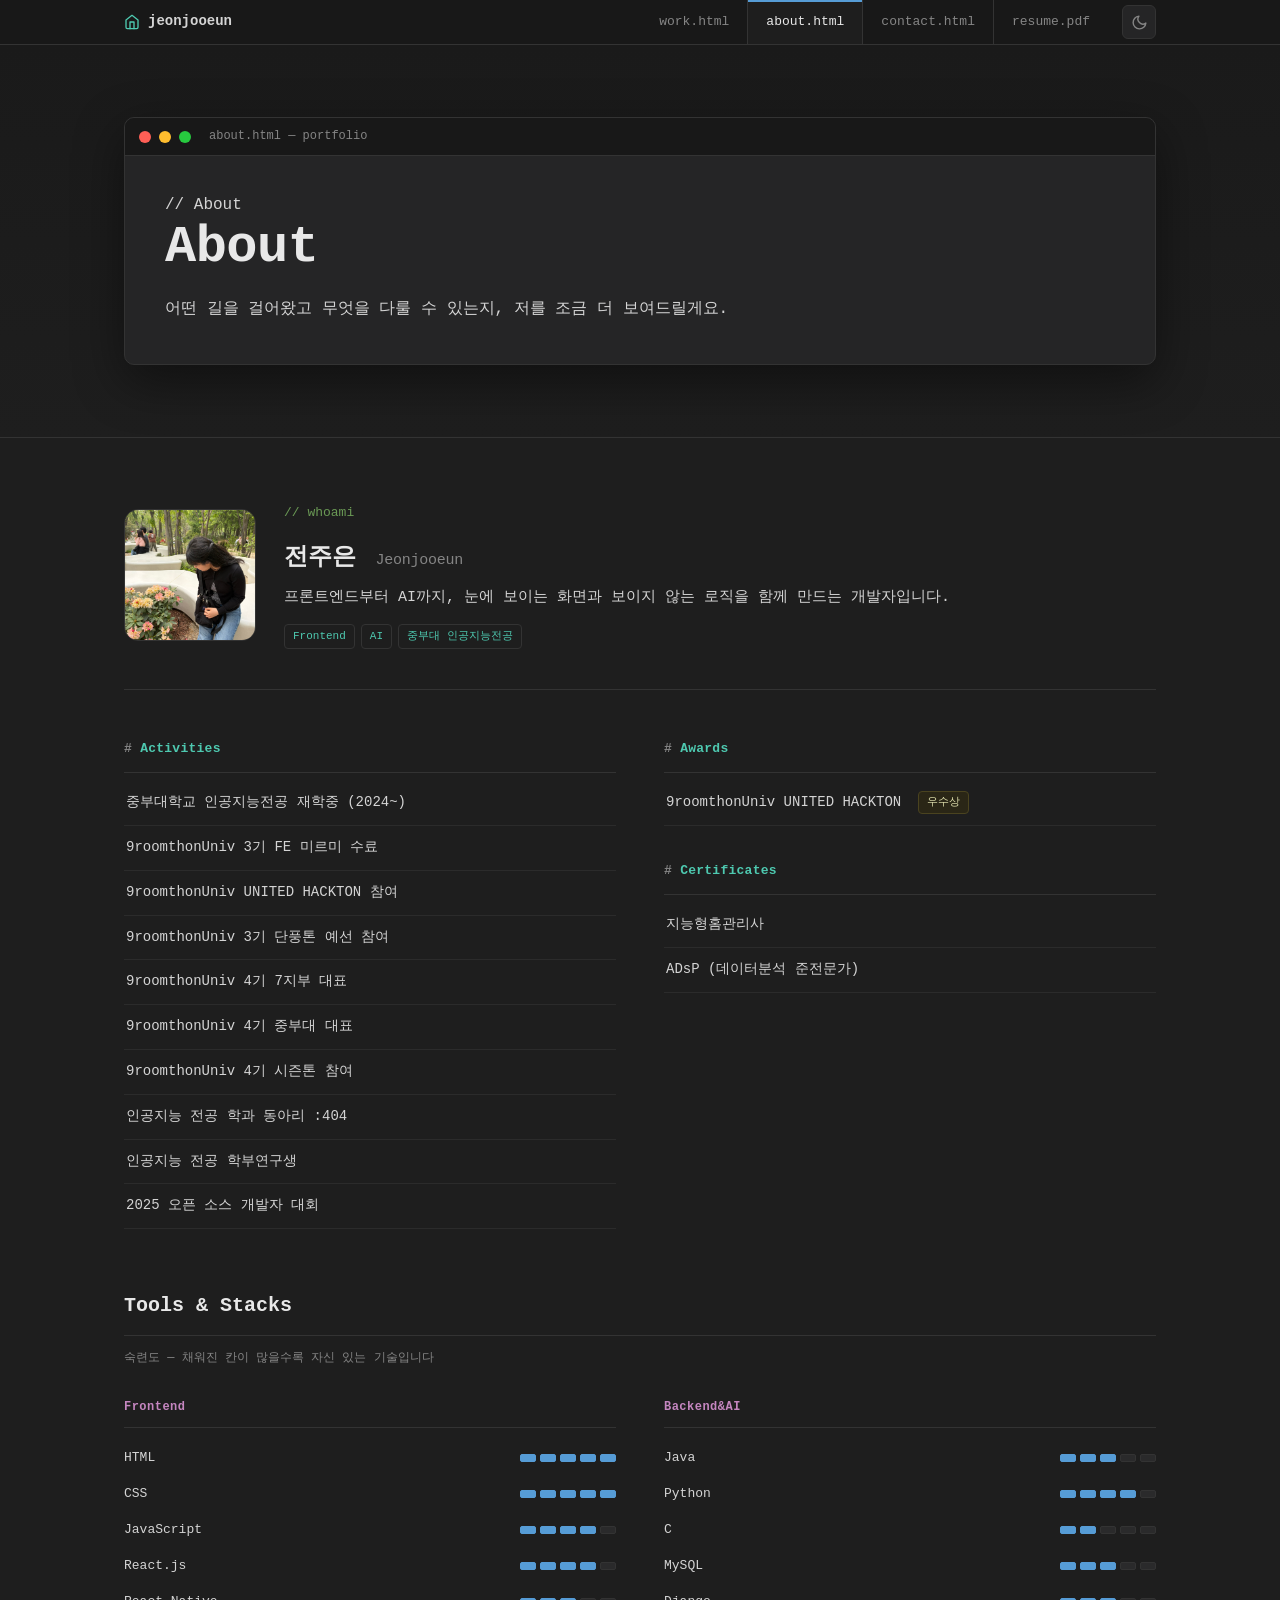
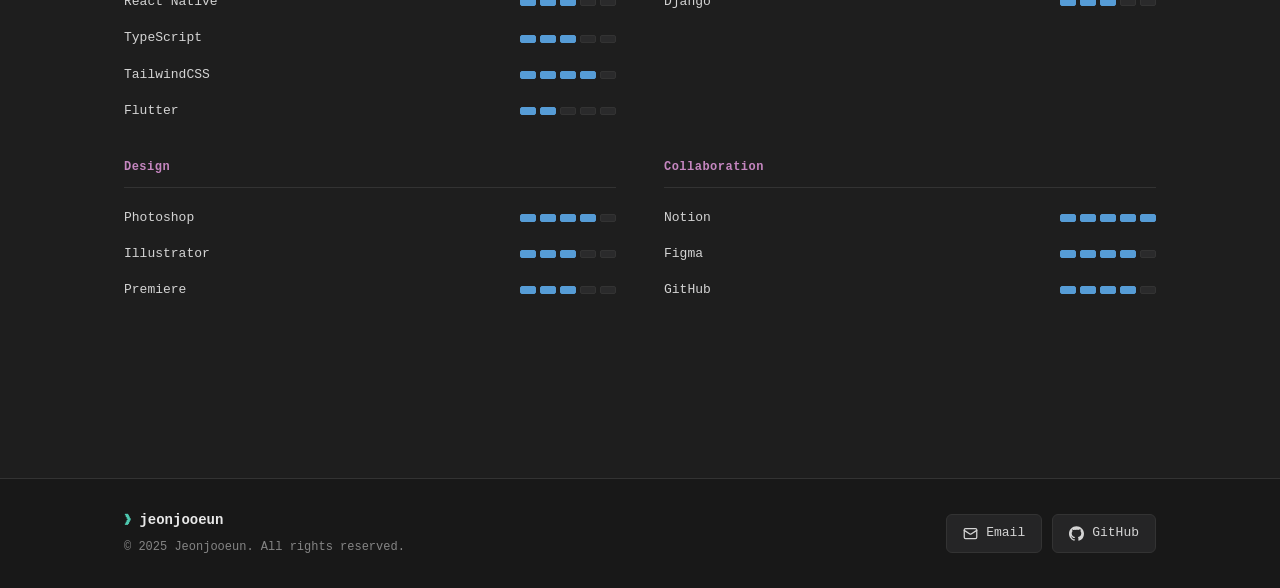
==== commit bf991ee2: "프로필 사진 배치 (Home 메모지 + About 실물 + favicon)" ====
--- a/about.html
+++ b/about.html
@@ -4,6 +4,7 @@
 <head>
     <meta charset="UTF-8">
     <meta name="viewport" content="width=device-width, initial-scale=1.0">
+    <link rel="icon" type="image/png" href="asset/me2.png">
     <title>about — jeonjooeun</title>
     <link rel="stylesheet" href="task1.css">
     <script>
@@ -69,6 +70,21 @@
     <section class="about-section">
         <div class="container">
 
+            <!-- 프로필 카드 -->
+            <div class="profile">
+                <img class="profile-photo" src="asset/me.jpeg" alt="전주은 프로필 사진" onerror="this.style.display='none'">
+                <div class="profile-info">
+                    <p class="eyebrow">// whoami</p>
+                    <h2 class="profile-name">전주은 <span>Jeonjooeun</span></h2>
+                    <p class="profile-bio">프론트엔드부터 AI까지, 눈에 보이는 화면과 보이지 않는 로직을 함께 만드는 개발자입니다.</p>
+                    <div class="profile-tags">
+                        <span class="chip">Frontend</span>
+                        <span class="chip">AI</span>
+                        <span class="chip">중부대 인공지능전공</span>
+                    </div>
+                </div>
+            </div>
+
             <!-- 활동 & 수상 (2단) -->
             <div class="about-grid">
                 <div>
@@ -103,7 +119,7 @@
             <!-- 사용 기술 -->
             <h2 class="stacks-title">Tools &amp; Stacks</h2>
             <!-- 게이지: data-level 값(1~5)을 실제 숙련도에 맞게 조정하세요 -->
-            <p class="stacks-note">숙련도 — 채워진 칸이 많을수록 자신 있는 기술입니다 (5단계)</p>
+            <p class="stacks-note">숙련도 — 채워진 칸이 많을수록 자신 있는 기술입니다</p>
             <div class="stacks-grid">
                 <div class="stack-box">
                     <h4>Frontend</h4>
--- a/task1.css
+++ b/task1.css
@@ -219,6 +219,7 @@
 }
 
 .code-body {
+    position: relative;
     padding: 36px 40px 40px;
 }
 
@@ -590,6 +591,61 @@
 ========================= */
 .about-section {
     padding: 64px 0 90px;
+}
+
+/* 프로필 카드 (About 상단) */
+.profile {
+    display: flex;
+    align-items: center;
+    gap: 28px;
+    padding-bottom: 40px;
+    margin-bottom: 48px;
+    border-bottom: 1px solid var(--border);
+}
+.profile-photo {
+    width: 132px;
+    height: 132px;
+    flex: 0 0 auto;
+    object-fit: cover;
+    border-radius: 14px;
+    border: 1px solid var(--border);
+}
+.profile-info {
+    min-width: 0;
+}
+.profile-name {
+    margin: 0 0 8px;
+    font-size: 24px;
+    color: var(--fg-bright);
+    letter-spacing: -0.01em;
+}
+.profile-name span {
+    font-family: var(--mono);
+    font-size: 15px;
+    font-weight: 400;
+    color: var(--muted);
+    margin-left: 6px;
+}
+.profile-bio {
+    margin: 0 0 14px;
+    font-size: 15px;
+    color: var(--fg);
+    line-height: 1.6;
+}
+.profile-tags {
+    display: flex;
+    flex-wrap: wrap;
+    gap: 6px;
+}
+
+/* Home 히어로 아바타 (메모지 — 투명 PNG, 크롭 없이 통째로) */
+.hero-avatar {
+    position: absolute;
+    top: 4px;
+    right: 12px;
+    width: 96px;
+    height: 96px;
+    object-fit: contain;
 }
 
 .about-grid {
@@ -820,6 +876,16 @@
     .nav-list li a {
         padding: 0 12px;
     }
+    /* 프로필 카드 세로 정렬 */
+    .profile {
+        flex-direction: column;
+        align-items: flex-start;
+        gap: 18px;
+    }
+    /* 좁은 화면에선 히어로 아바타 숨김 (제목과 겹침 방지) */
+    .hero-avatar {
+        display: none;
+    }
 }
 
 /* =========================
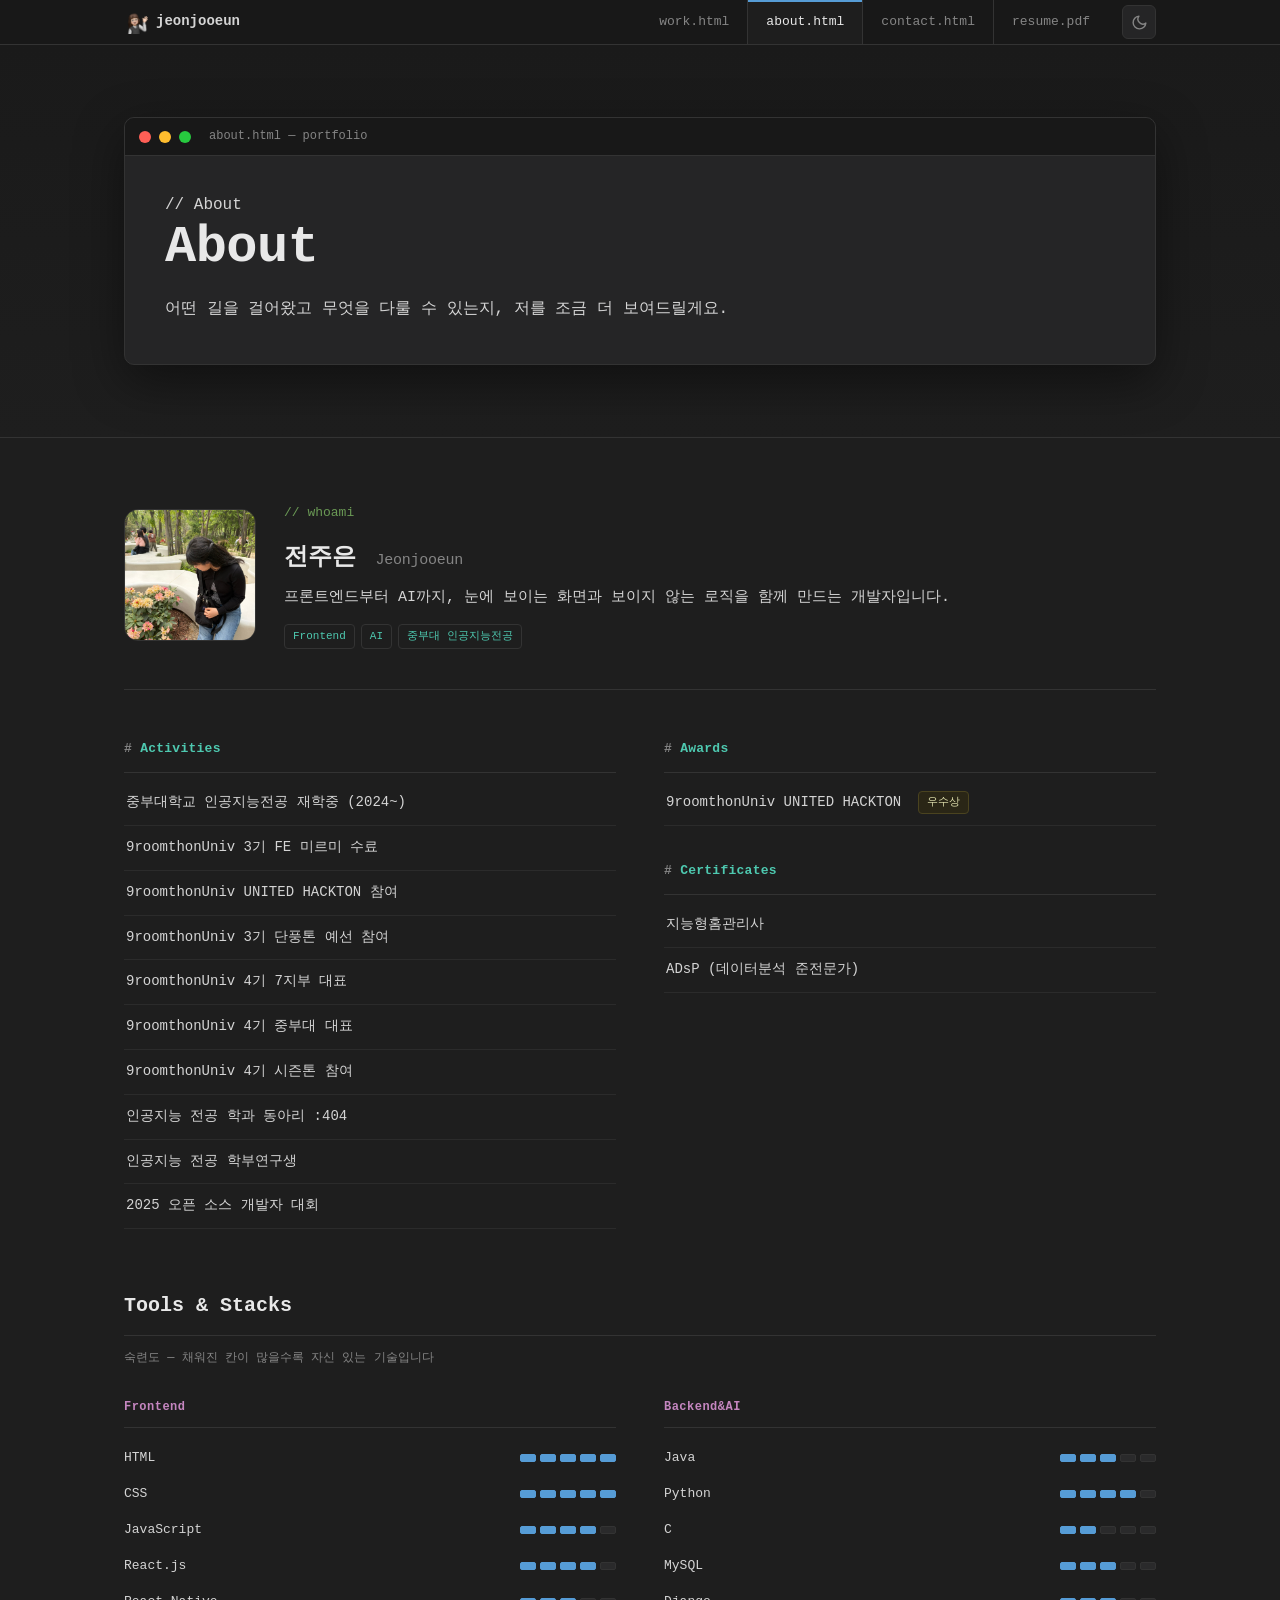
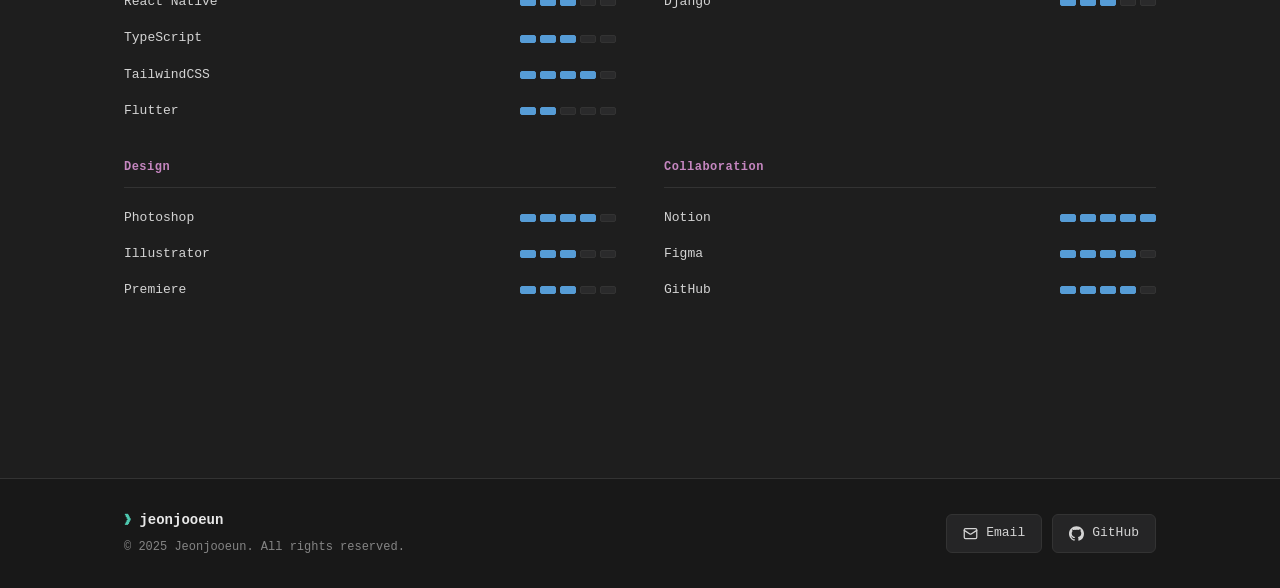
==== commit ceda3825: "프로필/브랜딩 개선: 헤더 메모지·About 실물사진·favicon, 히어로 문구 톤·한 줄 정리" ====
--- a/about.html
+++ b/about.html
@@ -33,7 +33,7 @@
         <div class="container">
             <nav class="header-flex">
                 <div class="brand">
-                    <a class="logo" href="index.html"><svg class="logo-home" xmlns="http://www.w3.org/2000/svg" viewBox="0 0 24 24" fill="none" stroke="currentColor" stroke-width="2" stroke-linecap="round" stroke-linejoin="round"><path d="m3 9 9-7 9 7v11a2 2 0 0 1-2 2H5a2 2 0 0 1-2-2z"/><polyline points="9 22 9 12 15 12 15 22"/></svg>jeonjooeun</a>
+                    <a class="logo" href="index.html"><img class="logo-home" src="asset/me2.png" alt="홈">jeonjooeun</a>
                 </div>
                 <div class="header-right">
                     <ul class="nav-list">
--- a/task1.css
+++ b/task1.css
@@ -132,13 +132,13 @@
     color: var(--fg);
 }
 .logo-home {
-    width: 16px;
-    height: 16px;
-    color: var(--type);
+    width: 24px;
+    height: 24px;
+    object-fit: contain;
     transition: transform 0.15s ease;
 }
 .logo:hover .logo-home {
-    transform: translateY(-1px);
+    transform: translateY(-1px) scale(1.08);
 }
 
 /* 우측: 파일 탭 */
@@ -219,7 +219,6 @@
 }
 
 .code-body {
-    position: relative;
     padding: 36px 40px 40px;
 }
 
@@ -237,7 +236,6 @@
 .hero-section p {
     font-size: 16px;
     color: var(--fg);
-    max-width: 640px;
     margin: 0;
 }
 
@@ -638,15 +636,6 @@
     gap: 6px;
 }
 
-/* Home 히어로 아바타 (메모지 — 투명 PNG, 크롭 없이 통째로) */
-.hero-avatar {
-    position: absolute;
-    top: 4px;
-    right: 12px;
-    width: 96px;
-    height: 96px;
-    object-fit: contain;
-}
 
 .about-grid {
     display: grid;
@@ -882,10 +871,6 @@
         align-items: flex-start;
         gap: 18px;
     }
-    /* 좁은 화면에선 히어로 아바타 숨김 (제목과 겹침 방지) */
-    .hero-avatar {
-        display: none;
-    }
 }
 
 /* =========================
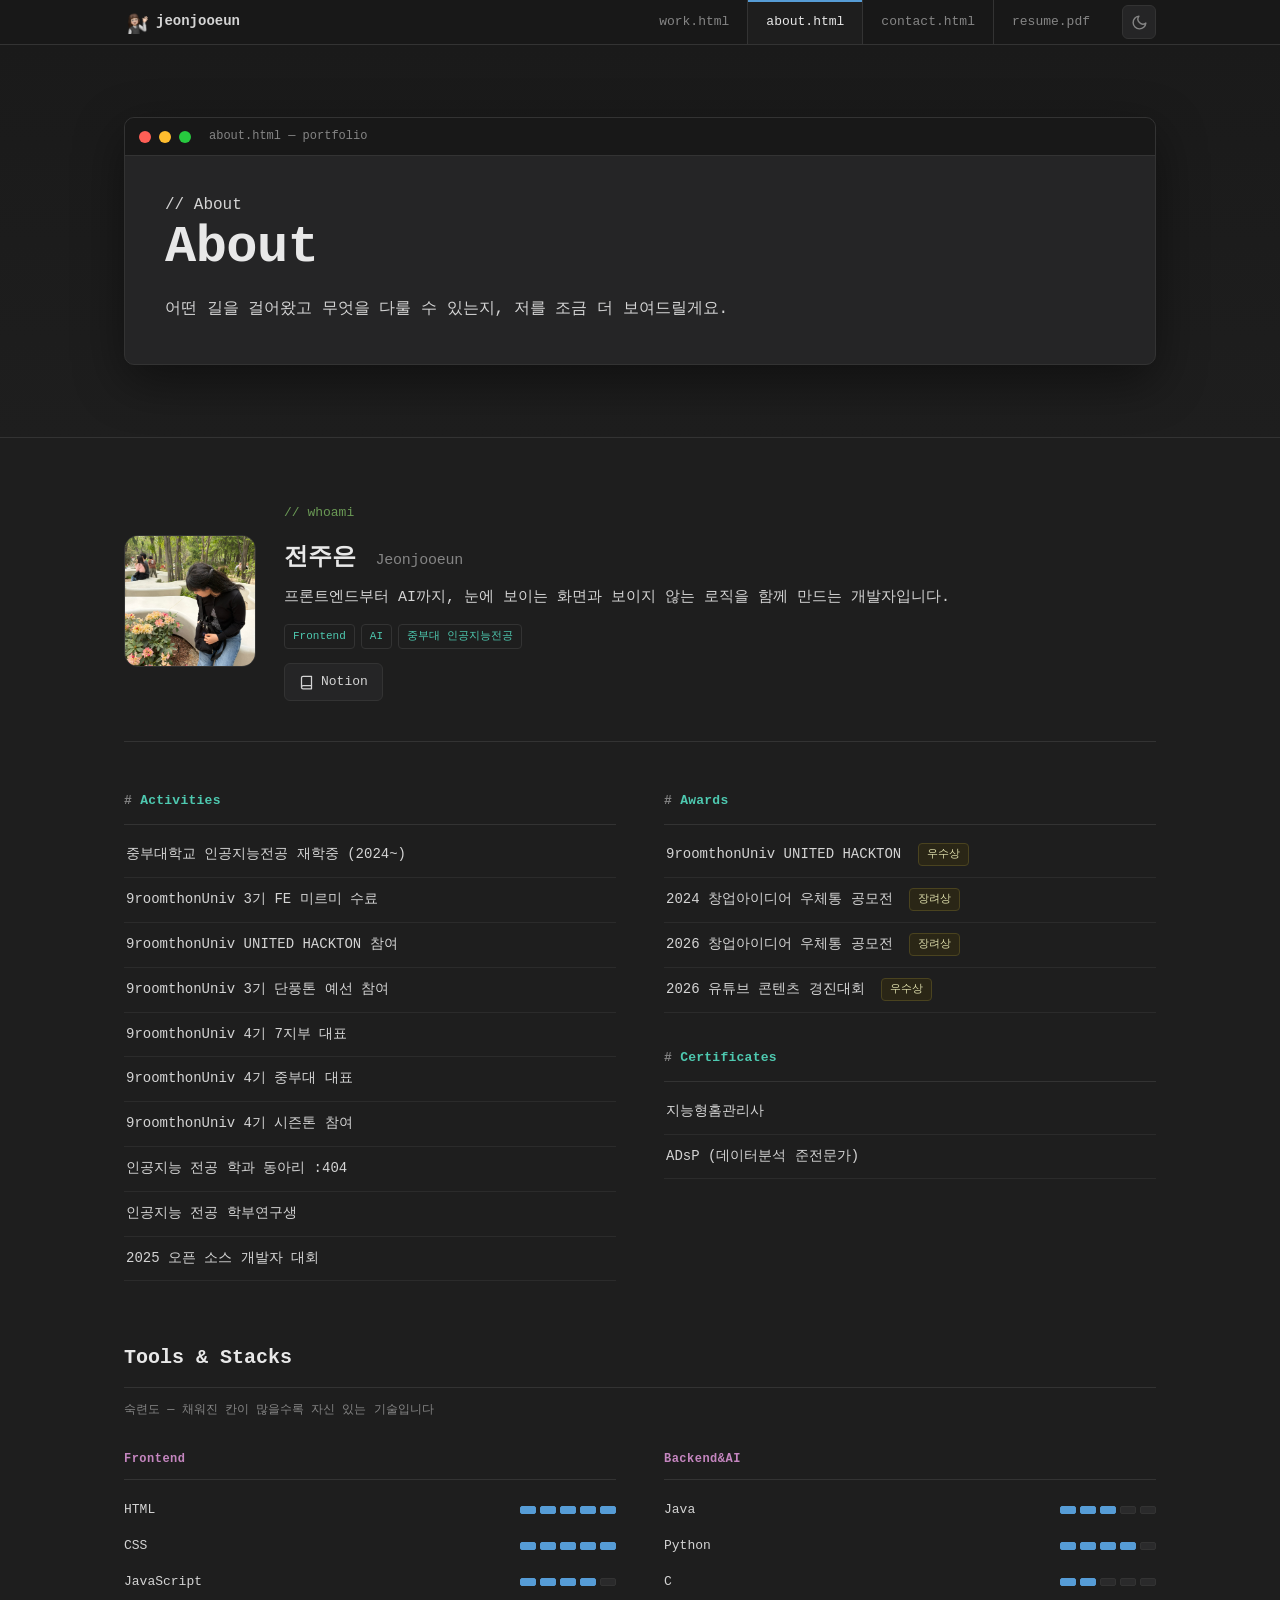
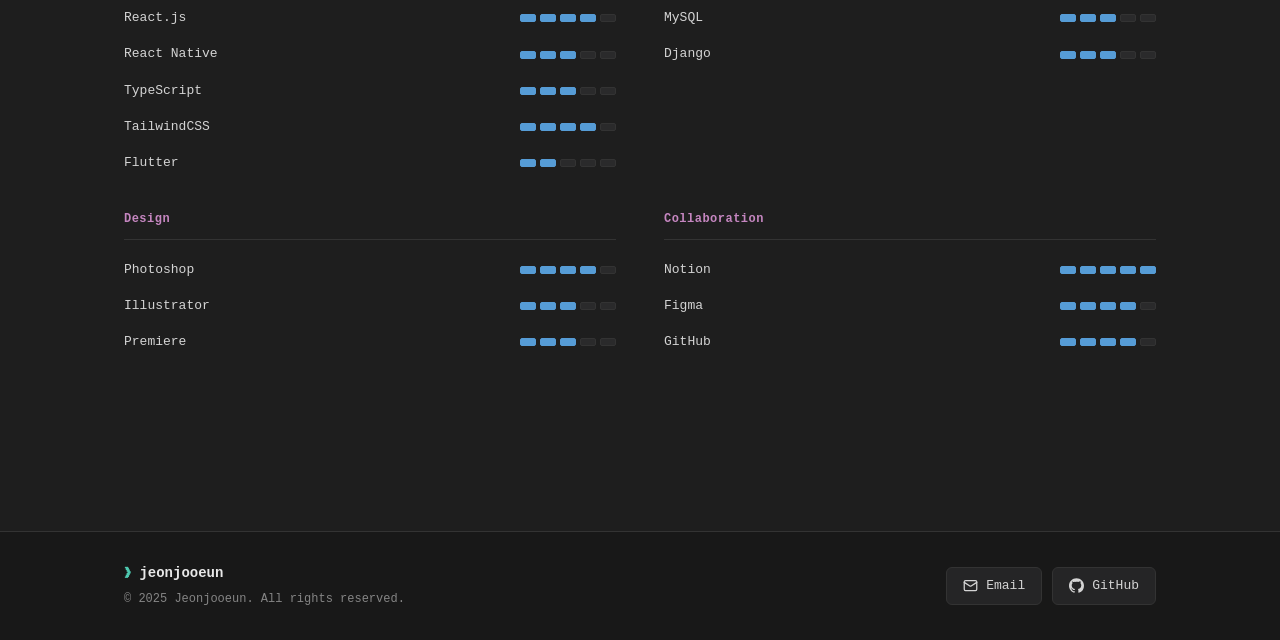
==== commit e63e0b34: "노션 링크·수상 내역 추가, DermaLens 날짜 수정, 히어로 문구 개선" ====
--- a/about.html
+++ b/about.html
@@ -82,6 +82,12 @@
                         <span class="chip">AI</span>
                         <span class="chip">중부대 인공지능전공</span>
                     </div>
+                    <div class="profile-links">
+                        <a href="https://www.notion.so/10f9db0d49a980bdad91e4498fc47099?source=copy_link" target="_blank" rel="noopener">
+                            <svg xmlns="http://www.w3.org/2000/svg" viewBox="0 0 24 24" fill="none" stroke="currentColor" stroke-width="2" stroke-linecap="round" stroke-linejoin="round"><path d="M4 19.5A2.5 2.5 0 0 1 6.5 17H20"/><path d="M6.5 2H20v20H6.5A2.5 2.5 0 0 1 4 19.5v-15A2.5 2.5 0 0 1 6.5 2z"/></svg>
+                            Notion
+                        </a>
+                    </div>
                 </div>
             </div>
 
@@ -106,6 +112,9 @@
                     <h3 class="about-subhead">Awards</h3>
                     <ul class="info-list">
                         <li>9roomthonUniv UNITED HACKTON <span class="badge badge-award">우수상</span></li>
+                        <li>2024 창업아이디어 우체통 공모전 <span class="badge badge-award">장려상</span></li>
+                        <li>2026 창업아이디어 우체통 공모전 <span class="badge badge-award">장려상</span></li>
+                        <li>2026 유튜브 콘텐츠 경진대회 <span class="badge badge-award">우수상</span></li>
                     </ul>
 
                     <h3 class="about-subhead">Certificates</h3>
--- a/task1.css
+++ b/task1.css
@@ -634,6 +634,34 @@
     display: flex;
     flex-wrap: wrap;
     gap: 6px;
+}
+.profile-links {
+    margin-top: 14px;
+    display: flex;
+    flex-wrap: wrap;
+    gap: 8px;
+}
+.profile-links a {
+    display: inline-flex;
+    align-items: center;
+    gap: 7px;
+    padding: 7px 14px;
+    border: 1px solid var(--border);
+    border-radius: var(--radius);
+    background: var(--bg-panel);
+    color: var(--fg);
+    font-family: var(--mono);
+    font-size: 13px;
+    text-decoration: none;
+    transition: all 0.15s ease;
+}
+.profile-links a svg {
+    width: 15px;
+    height: 15px;
+}
+.profile-links a:hover {
+    border-color: var(--accent);
+    color: var(--accent);
 }
 
 
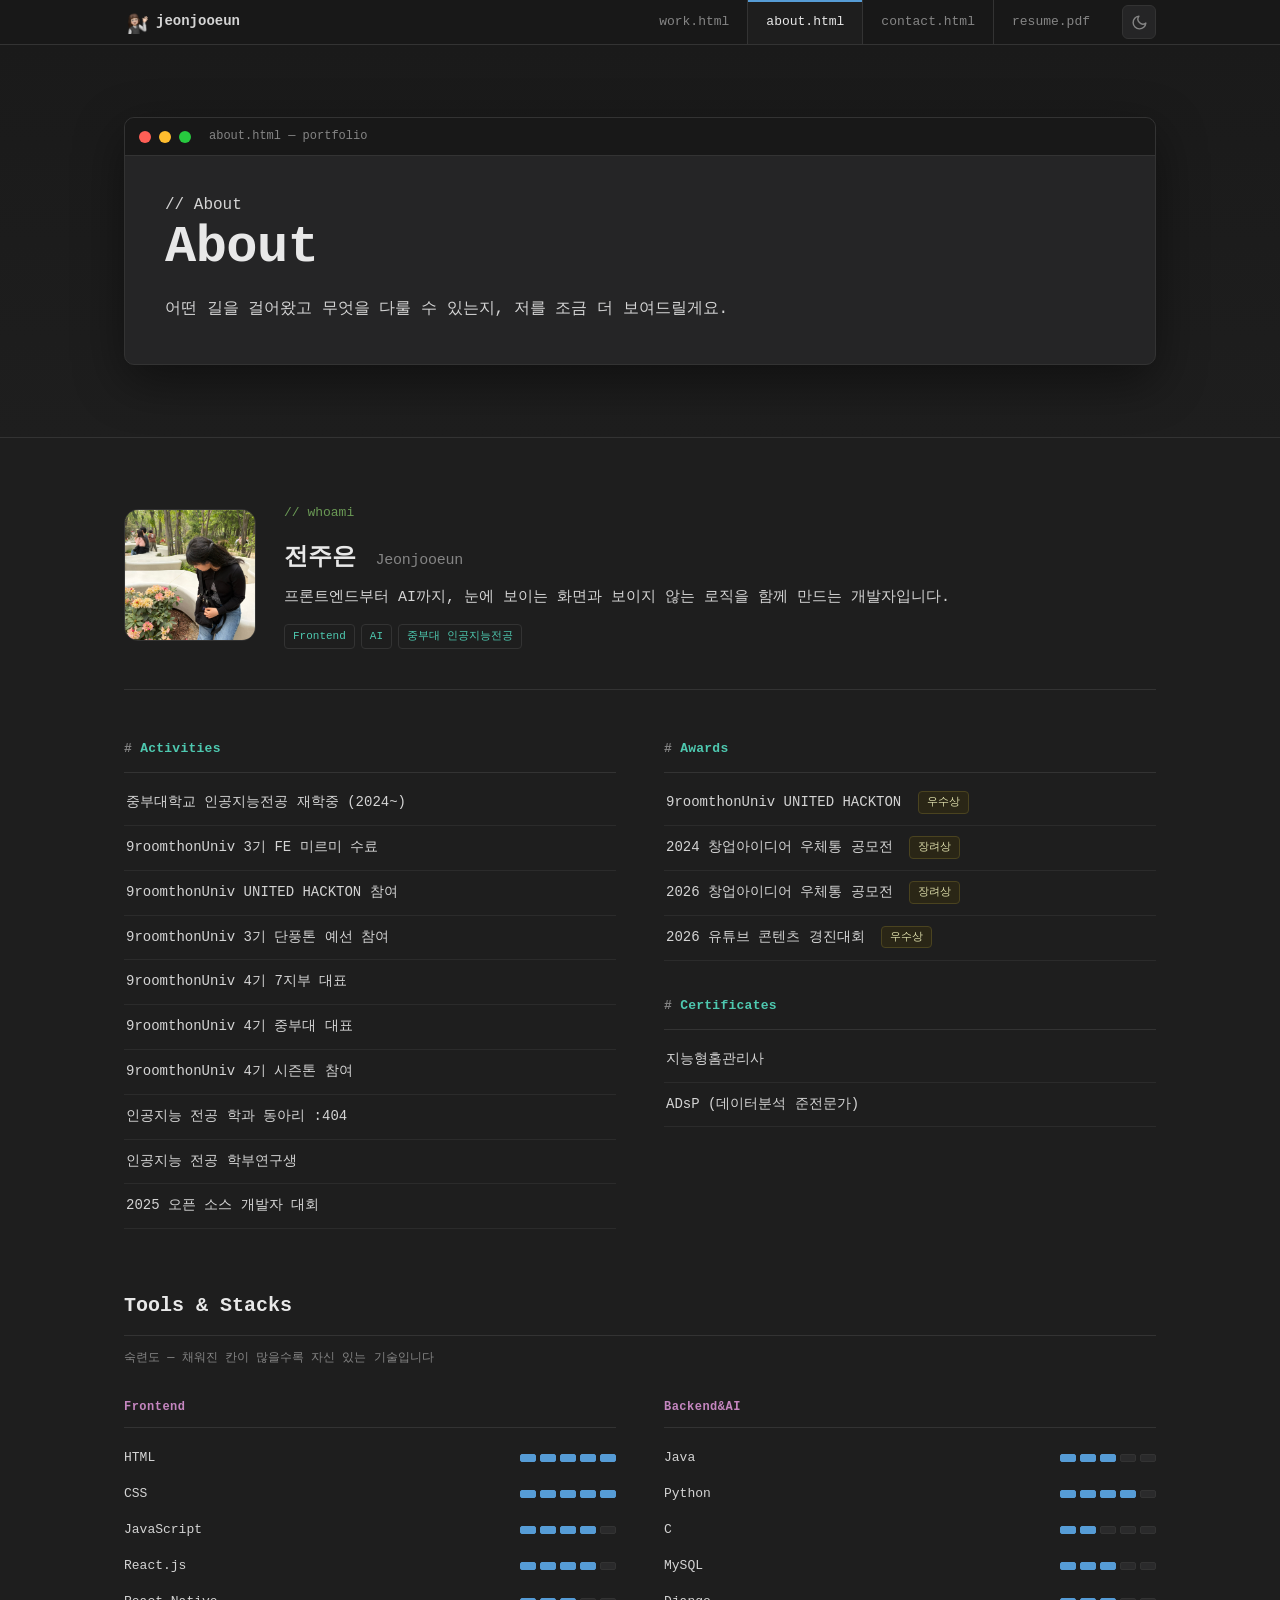
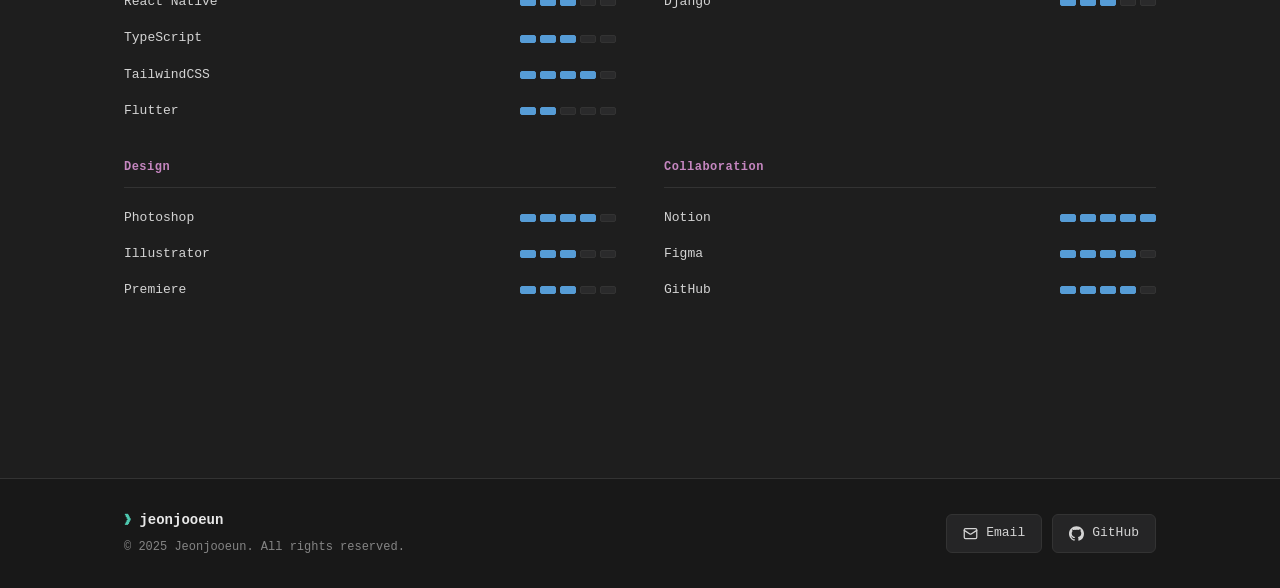
==== commit 1b7f9954: "Notion을 Contact로 이동, 수상·문구 정리" ====
--- a/about.html
+++ b/about.html
@@ -82,12 +82,6 @@
                         <span class="chip">AI</span>
                         <span class="chip">중부대 인공지능전공</span>
                     </div>
-                    <div class="profile-links">
-                        <a href="https://www.notion.so/10f9db0d49a980bdad91e4498fc47099?source=copy_link" target="_blank" rel="noopener">
-                            <svg xmlns="http://www.w3.org/2000/svg" viewBox="0 0 24 24" fill="none" stroke="currentColor" stroke-width="2" stroke-linecap="round" stroke-linejoin="round"><path d="M4 19.5A2.5 2.5 0 0 1 6.5 17H20"/><path d="M6.5 2H20v20H6.5A2.5 2.5 0 0 1 4 19.5v-15A2.5 2.5 0 0 1 6.5 2z"/></svg>
-                            Notion
-                        </a>
-                    </div>
                 </div>
             </div>
 
